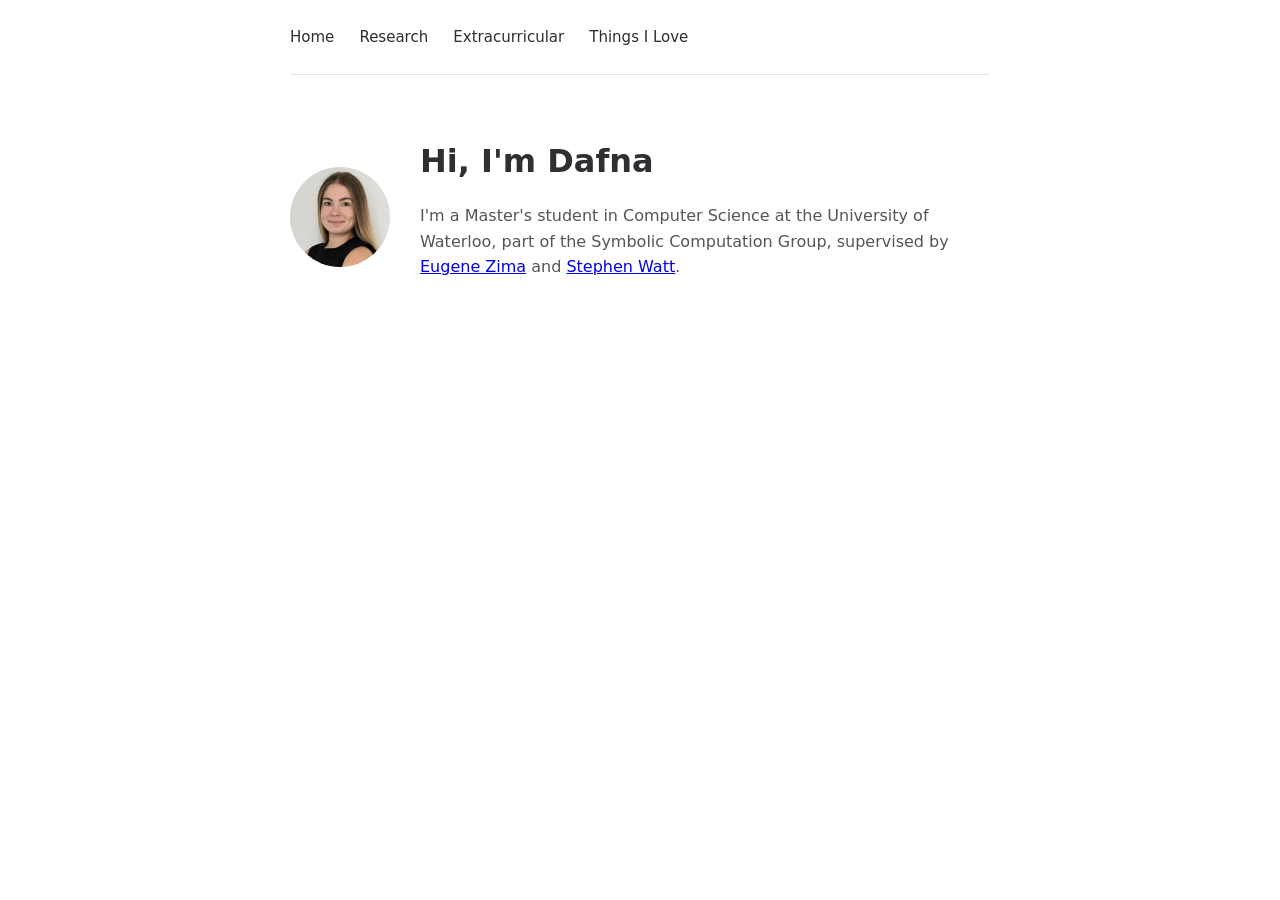
==== index.html @ 9a825e58 "Replace 'Hobbies' link with 'Things I Love'" ====
<!DOCTYPE html>
<html lang="en">
<head>
  <meta charset="UTF-8">
  <meta name="viewport" content="width=device-width, initial-scale=1.0">
  <title>Dafna Matsegora</title>
  <link rel="stylesheet" href="style.css">
</head>
<body>

  <header>
    <nav>
      <a href="index.html">Home</a>
      <a href="research.html">Research</a>
      <a href="extracurricular.html">Extracurricular</a>
      <a href="things-i-love.html">Things I Love</a>
    </nav>
  </header>

  <main class="profile">
    <img src="profile.png" alt="Dafna Matsegora" class="profile-photo">
    <div class="profile-text">
      <h1>Hi, I'm Dafna</h1>
      <p class="intro">
        I'm a Master's student in Computer Science at the University of Waterloo, part of the Symbolic Computation Group, supervised by <a href="https://bohr.wlu.ca/ezima/">Eugene Zima</a> and <a href="https://cs.uwaterloo.ca/~smwatt/">Stephen Watt</a>.
      </p>
    </div>
  </main>

</body>
</html>
---- style.css ----
body {
  font-family: system-ui, sans-serif;
  max-width: 700px;
  margin: 0 auto;
  padding: 0 20px 60px;
  color: #2e2e33;
  line-height: 1.6;
}

header {
  padding: 24px 0;
  margin-bottom: 40px;
  border-bottom: 1px solid #e5e5e5;
}

nav a {
  margin-right: 20px;
  color: #2e2e33;
  text-decoration: none;
  font-size: 15px;
}

nav a:hover {
  border-bottom: 1px solid #2e2e33;
}

.profile {
  display: flex;
  align-items: center;
  gap: 30px;
  margin-top: 20px;
  text-align: left;
}

.profile-photo {
  width: 100px;
  height: 100px;
  border-radius: 50%;
  object-fit: cover;
  flex-shrink: 0;
}

.profile-text h1 {
  font-size: 32px;
  margin-bottom: 10px;
}

.bio {
  font-size: 14px;
  color: #666;
  max-width: 480px;
  margin: 0;
}

.bio a {
  color: #2e2e33;
  text-decoration: underline;
}

.bio a:hover {
  color: #888;
}

main h1 {
  font-size: 30px;
  margin-bottom: 20px;
}

.intro {
  color: #555;
  margin-bottom: 40px;
}

.entry {
  margin-bottom: 36px;
  padding-bottom: 24px;
  border-bottom: 1px solid #eee;
}

.entry:last-child {
  border-bottom: none;
}

.entry h2 {
  font-size: 20px;
  margin-bottom: 4px;
}

.meta {
  font-size: 13px;
  color: #999;
  margin-bottom: 8px;
}

.links {
  font-size: 14px;
  margin-top: 8px;
}

.links a {
  color: #2e2e33;
  text-decoration: underline;
}

.links a:hover {
  color: #888;
}

#world-map {
  width: 100%;
  height: 400px;
  margin: 24px 0;
}

.travel-photos {
  display: flex;
  gap: 12px;
  flex-wrap: wrap;
  margin-top: 20px;
}

.travel-photos img {
  width: 200px;
  height: 150px;
  object-fit: cover;
  border-radius: 6px;
}

.na-maps {
  display: flex;
  gap: 24px;
  flex-wrap: wrap;
  margin: 24px 0;
}

.na-map-block {
  flex: 1;
  min-width: 280px;
}

.map-label {
  font-size: 14px;
  color: #999;
  margin-bottom: 8px;
  text-align: center;
}

#usa-map, #canada-map {
  width: 100%;
  height: 300px;
}
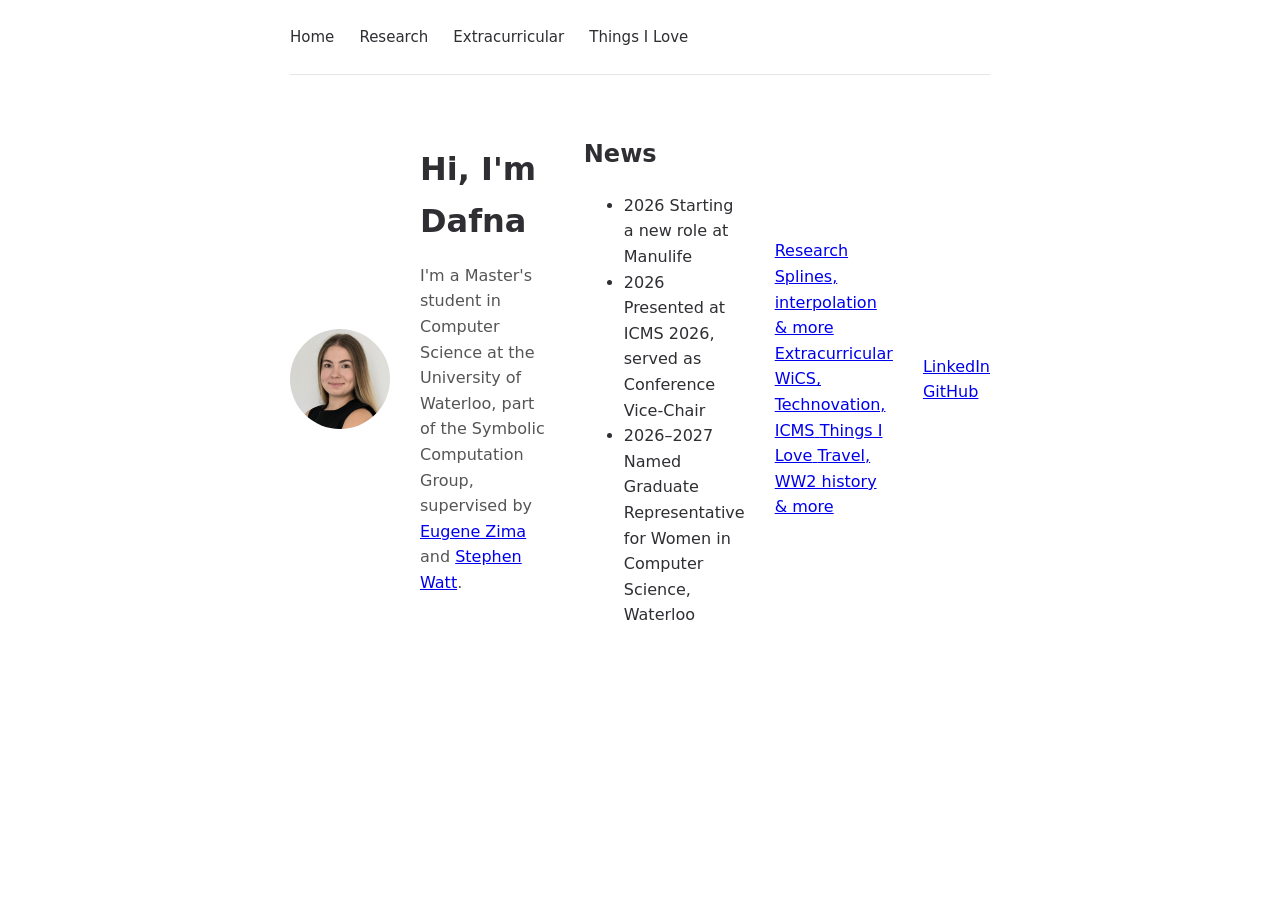
==== commit eb006bee: "Enhance index.html with news and quick links sections Added news section and quick links to index.ht" ====
--- a/index.html
+++ b/index.html
@@ -25,6 +25,35 @@
         I'm a Master's student in Computer Science at the University of Waterloo, part of the Symbolic Computation Group, supervised by <a href="https://bohr.wlu.ca/ezima/">Eugene Zima</a> and <a href="https://cs.uwaterloo.ca/~smwatt/">Stephen Watt</a>.
       </p>
     </div>
+
+    <section class="news">
+  <h2>News</h2>
+  <ul>
+    <li><span class="news-date">2026</span> Starting a new role at Manulife</li>
+    <li><span class="news-date">2026</span> Presented at ICMS 2026, served as Conference Vice-Chair</li>
+    <li><span class="news-date">2026–2027</span> Named Graduate Representative for Women in Computer Science, Waterloo</li>
+  </ul>
+      
+  </section>
+  <section class="quick-links">
+    <a href="research.html" class="quick-link">
+      <span class="quick-link-title">Research</span>
+      <span class="quick-link-desc">Splines, interpolation & more</span>
+    </a>
+    <a href="extracurricular.html" class="quick-link">
+      <span class="quick-link-title">Extracurricular</span>
+      <span class="quick-link-desc">WiCS, Technovation, ICMS</span>
+    </a>
+    <a href="things-i-love.html" class="quick-link">
+      <span class="quick-link-title">Things I Love</span>
+      <span class="quick-link-desc">Travel, WW2 history & more</span>
+    </a>
+  </section>
+  
+  <section class="socials">
+    <a href="https://www.linkedin.com/in/dafna-matsegora/">LinkedIn</a>
+    <a href="https://github.com/dafnamatsegora">GitHub</a>
+  </section>
   </main>
 
 </body>
--- a/style.css
+++ b/style.css
@@ -149,3 +149,22 @@
   width: 100%;
   height: 300px;
 }
+
+.favorite {
+  font-size: 14px;
+  color: #555;
+  margin-top: 12px;
+  padding: 10px 14px;
+  background: #f7f7f7;
+  border-radius: 6px;
+  display: inline-block;
+}
+
+.favorite a {
+  color: #2e2e33;
+  text-decoration: underline;
+}
+
+.favorite a:hover {
+  color: #888;
+}
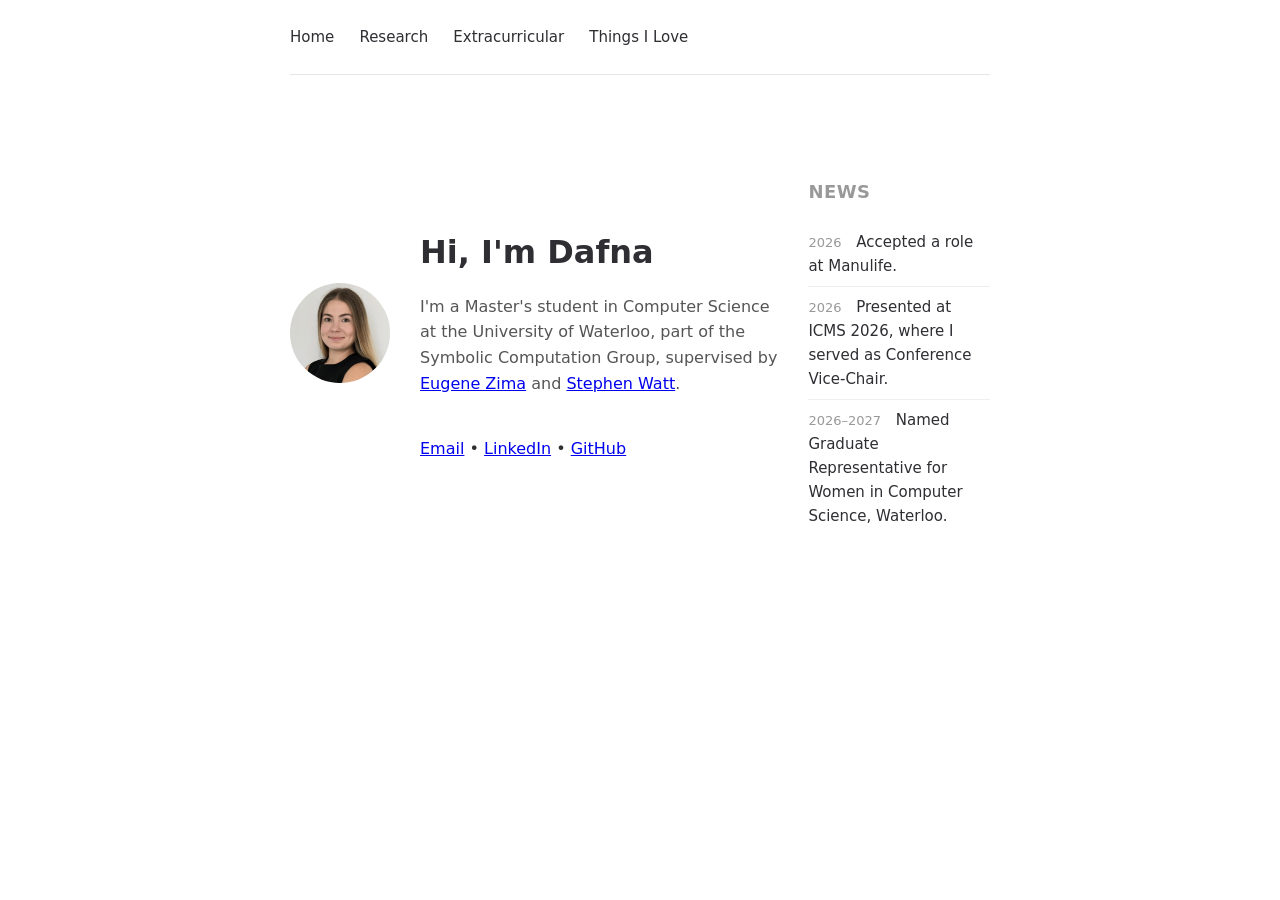
==== commit 35cdbeb0: "Update index.html" ====
--- a/index.html
+++ b/index.html
@@ -24,36 +24,24 @@
       <p class="intro">
         I'm a Master's student in Computer Science at the University of Waterloo, part of the Symbolic Computation Group, supervised by <a href="https://bohr.wlu.ca/ezima/">Eugene Zima</a> and <a href="https://cs.uwaterloo.ca/~smwatt/">Stephen Watt</a>.
       </p>
+      <div class="contact-row">
+        <a href="mailto:dafna.matsegora@uwaterloo.ca">Email</a>
+        <span class="dot">•</span>
+        <a href="https://www.linkedin.com/in/dafna-matsegora/">LinkedIn</a>
+        <span class="dot">•</span>
+        <a href="https://github.com/dafnamatsegora">GitHub</a>
+      </div>
     </div>
 
     <section class="news">
-  <h2>News</h2>
-  <ul>
-    <li><span class="news-date">2026</span> Starting a new role at Manulife</li>
-    <li><span class="news-date">2026</span> Presented at ICMS 2026, served as Conference Vice-Chair</li>
-    <li><span class="news-date">2026–2027</span> Named Graduate Representative for Women in Computer Science, Waterloo</li>
-  </ul>
-      
-  </section>
-  <section class="quick-links">
-    <a href="research.html" class="quick-link">
-      <span class="quick-link-title">Research</span>
-      <span class="quick-link-desc">Splines, interpolation & more</span>
-    </a>
-    <a href="extracurricular.html" class="quick-link">
-      <span class="quick-link-title">Extracurricular</span>
-      <span class="quick-link-desc">WiCS, Technovation, ICMS</span>
-    </a>
-    <a href="things-i-love.html" class="quick-link">
-      <span class="quick-link-title">Things I Love</span>
-      <span class="quick-link-desc">Travel, WW2 history & more</span>
-    </a>
-  </section>
-  
-  <section class="socials">
-    <a href="https://www.linkedin.com/in/dafna-matsegora/">LinkedIn</a>
-    <a href="https://github.com/dafnamatsegora">GitHub</a>
-  </section>
+      <h2>News</h2>
+      <ul>
+        <li><span class="news-date">2026</span> Accepted a role at Manulife.</li>
+        <li><span class="news-date">2026</span> Presented at ICMS 2026, where I served as Conference Vice-Chair.</li>
+        <li><span class="news-date">2026–2027</span> Named Graduate Representative for Women in Computer Science, Waterloo.</li>
+      </ul>
+    </section>
+
   </main>
 
 </body>
--- a/style.css
+++ b/style.css
@@ -168,3 +168,86 @@
 .favorite a:hover {
   color: #888;
 }
+
+.news {
+  margin-top: 48px;
+}
+
+.news h2 {
+  font-size: 18px;
+  margin-bottom: 12px;
+  color: #999;
+  text-transform: uppercase;
+  letter-spacing: 0.5px;
+}
+
+.news ul {
+  list-style: none;
+  padding: 0;
+}
+
+.news li {
+  padding: 8px 0;
+  border-bottom: 1px solid #eee;
+  font-size: 15px;
+}
+
+.news li:last-child {
+  border-bottom: none;
+}
+
+.news-date {
+  color: #999;
+  font-size: 13px;
+  margin-right: 10px;
+}
+
+.quick-links {
+  display: flex;
+  gap: 12px;
+  margin-top: 40px;
+  flex-wrap: wrap;
+}
+
+.quick-link {
+  flex: 1;
+  min-width: 150px;
+  padding: 16px;
+  border: 1px solid #e5e5e5;
+  border-radius: 8px;
+  text-decoration: none;
+  color: #2e2e33;
+  transition: border-color 0.2s;
+}
+
+.quick-link:hover {
+  border-color: #2e2e33;
+}
+
+.quick-link-title {
+  display: block;
+  font-weight: 600;
+  margin-bottom: 4px;
+}
+
+.quick-link-desc {
+  display: block;
+  font-size: 13px;
+  color: #888;
+}
+
+.socials {
+  margin-top: 32px;
+  display: flex;
+  gap: 16px;
+}
+
+.socials a {
+  color: #2e2e33;
+  text-decoration: underline;
+  font-size: 14px;
+}
+
+.socials a:hover {
+  color: #888;
+}
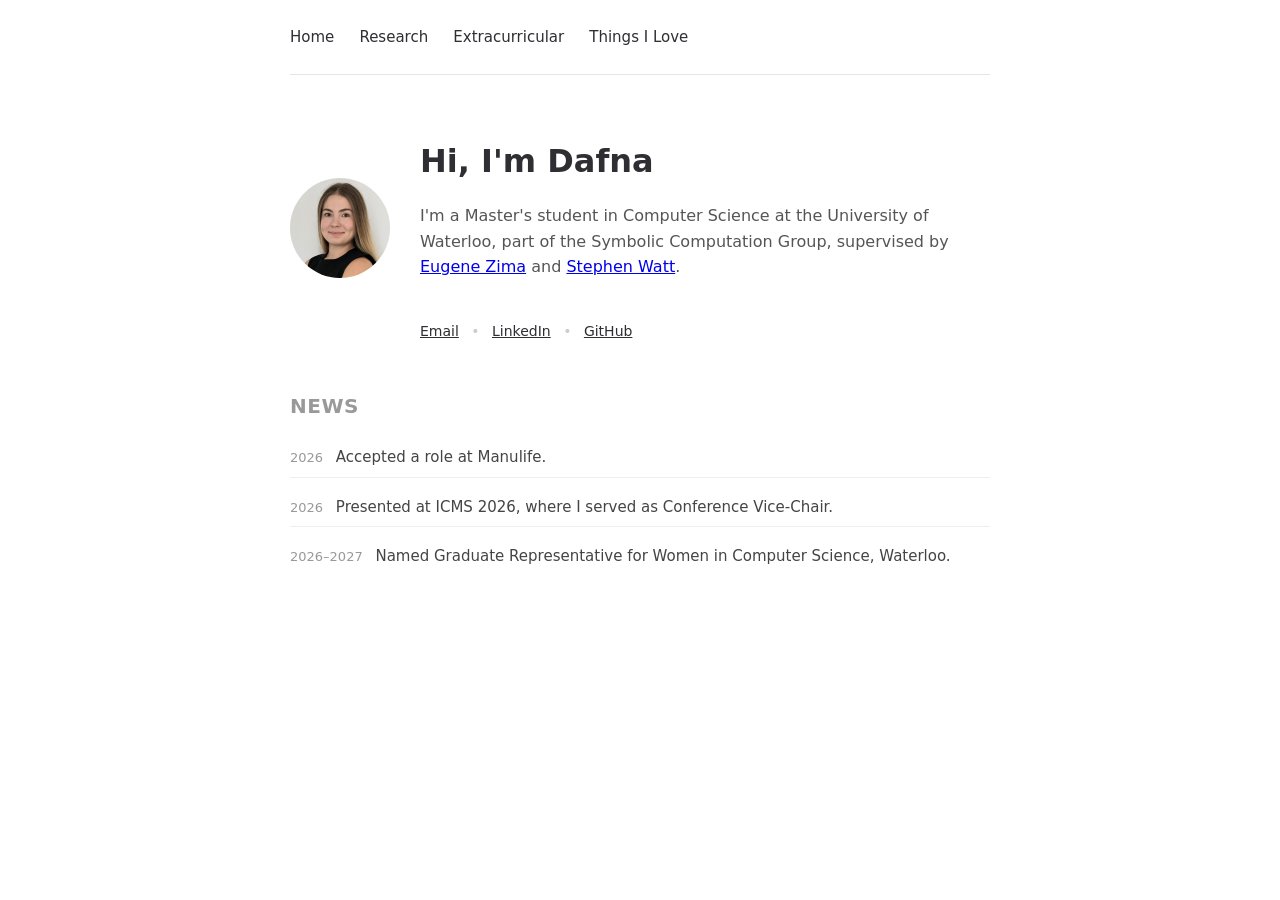
==== commit 0625f279: "Remove duplicate news section Removed duplicate news section from index.html." ====
--- a/index.html
+++ b/index.html
@@ -32,15 +32,16 @@
         <a href="https://github.com/dafnamatsegora">GitHub</a>
       </div>
     </div>
-
-    <section class="news">
-      <h2>News</h2>
-      <ul>
-        <li><span class="news-date">2026</span> Accepted a role at Manulife.</li>
-        <li><span class="news-date">2026</span> Presented at ICMS 2026, where I served as Conference Vice-Chair.</li>
-        <li><span class="news-date">2026–2027</span> Named Graduate Representative for Women in Computer Science, Waterloo.</li>
-      </ul>
-    </section>
+  </main>
+  
+  <section class="news">
+    <h2>News</h2>
+    <ul>
+      <li><span class="news-date">2026</span> Accepted a role at Manulife.</li>
+      <li><span class="news-date">2026</span> Presented at ICMS 2026, where I served as Conference Vice-Chair.</li>
+      <li><span class="news-date">2026–2027</span> Named Graduate Representative for Women in Computer Science, Waterloo.</li>
+    </ul>
+  </section>
 
   </main>
 
--- a/style.css
+++ b/style.css
@@ -202,52 +202,47 @@
   margin-right: 10px;
 }
 
-.quick-links {
-  display: flex;
-  gap: 12px;
-  margin-top: 40px;
-  flex-wrap: wrap;
-}
-
-.quick-link {
-  flex: 1;
-  min-width: 150px;
-  padding: 16px;
-  border: 1px solid #e5e5e5;
-  border-radius: 8px;
-  text-decoration: none;
-  color: #2e2e33;
-  transition: border-color 0.2s;
-}
-
-.quick-link:hover {
-  border-color: #2e2e33;
-}
-
-.quick-link-title {
-  display: block;
-  font-weight: 600;
-  margin-bottom: 4px;
-}
-
-.quick-link-desc {
-  display: block;
-  font-size: 13px;
-  color: #888;
-}
-
-.socials {
-  margin-top: 32px;
-  display: flex;
-  gap: 16px;
-}
-
-.socials a {
-  color: #2e2e33;
-  text-decoration: underline;
-  font-size: 14px;
-}
-
-.socials a:hover {
-  color: #888;
-}
+.contact-row {
+  margin-top: 12px;
+  font-size: 14px;
+}
+
+.contact-row a {
+  color: #2e2e33;
+  text-decoration: underline;
+}
+
+.contact-row a:hover {
+  color: #888;
+}
+
+.contact-row .dot {
+  margin: 0 8px;
+  color: #ccc;
+}
+
+.news {
+  margin-top: 48px;
+}
+
+.news h2 {
+  font-size: 20px;
+  margin-bottom: 12px;
+}
+
+.news ul {
+  list-style: none;
+  padding: 0;
+}
+
+.news li {
+  font-size: 15px;
+  color: #444;
+  margin-bottom: 10px;
+  line-height: 1.5;
+}
+
+.news-date {
+  color: #999;
+  margin-right: 8px;
+}
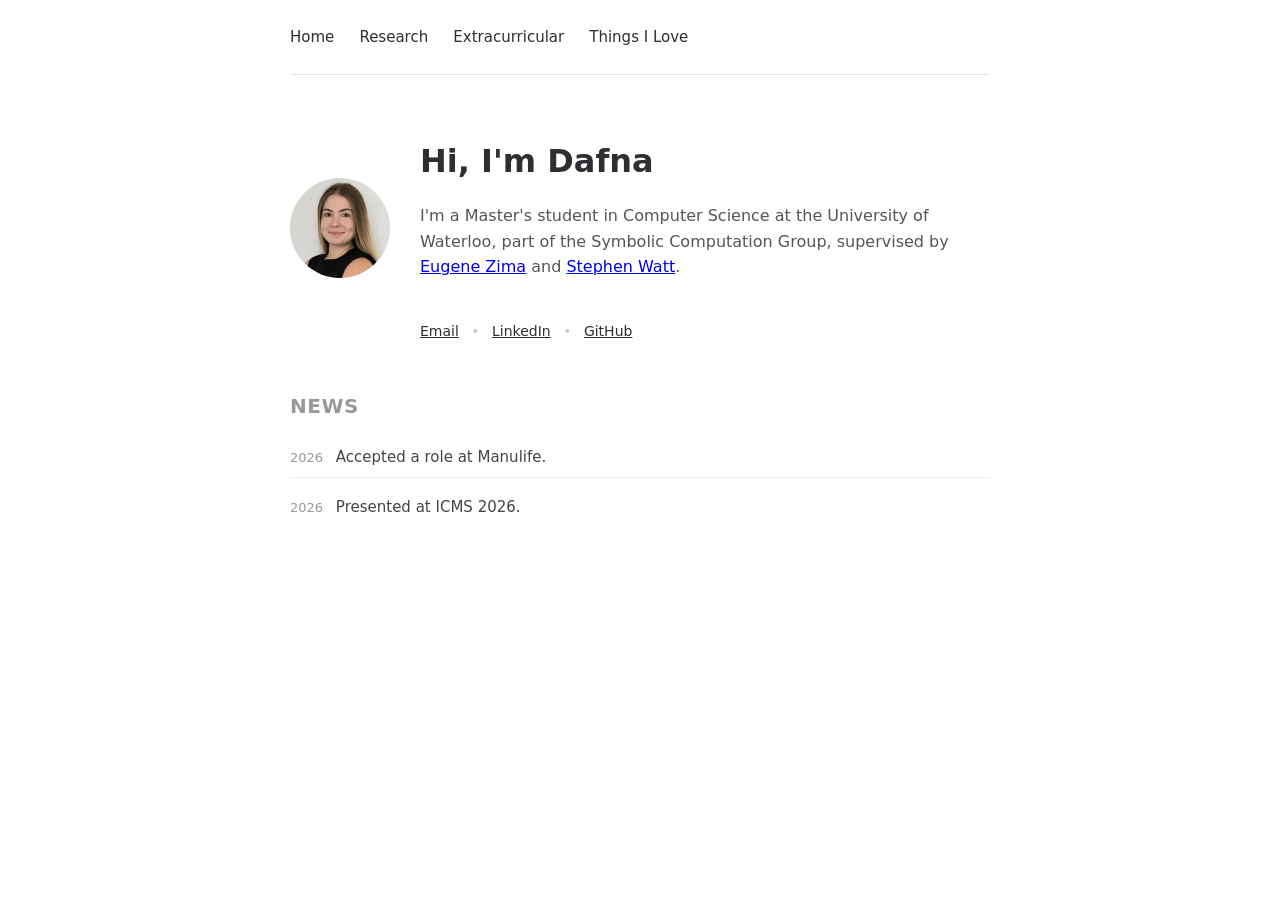
==== commit dcf8049d: "Update news section in index.html Removed redundant information from news items." ====
--- a/index.html
+++ b/index.html
@@ -38,8 +38,7 @@
     <h2>News</h2>
     <ul>
       <li><span class="news-date">2026</span> Accepted a role at Manulife.</li>
-      <li><span class="news-date">2026</span> Presented at ICMS 2026, where I served as Conference Vice-Chair.</li>
-      <li><span class="news-date">2026–2027</span> Named Graduate Representative for Women in Computer Science, Waterloo.</li>
+      <li><span class="news-date">2026</span> Presented at ICMS 2026.</li>
     </ul>
   </section>
 
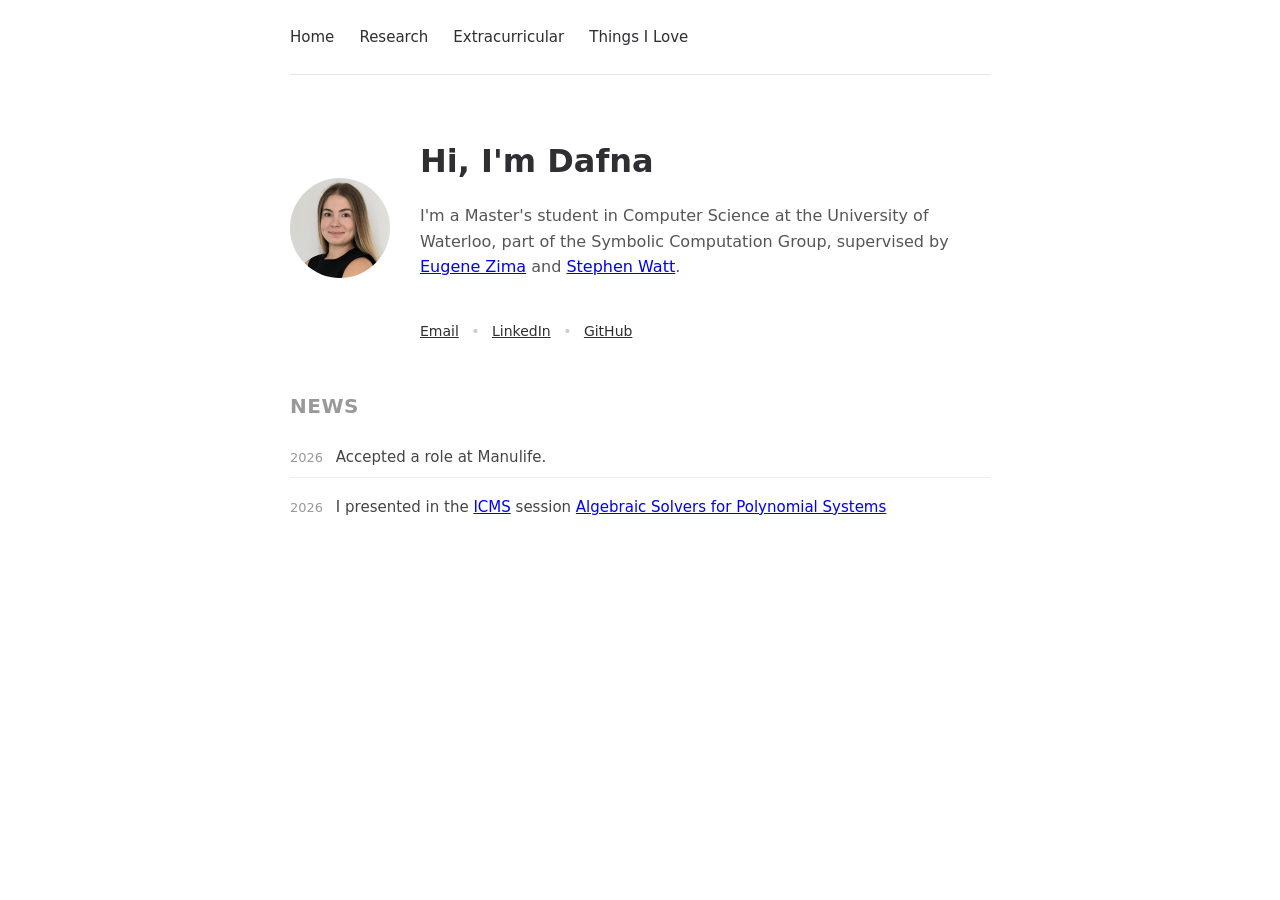
==== commit 92993a00: "Update news item with presentation details" ====
--- a/index.html
+++ b/index.html
@@ -38,7 +38,7 @@
     <h2>News</h2>
     <ul>
       <li><span class="news-date">2026</span> Accepted a role at Manulife.</li>
-      <li><span class="news-date">2026</span> Presented at ICMS 2026.</li>
+      <li><span class="news-date">2026</span> I presented in the <a href="https://icms-conference.org/2026/index.html">ICMS</a> session <a href="https://icms-conference.org/2026/session2.html" >Algebraic Solvers for Polynomial Systems</a></li>
     </ul>
   </section>
 
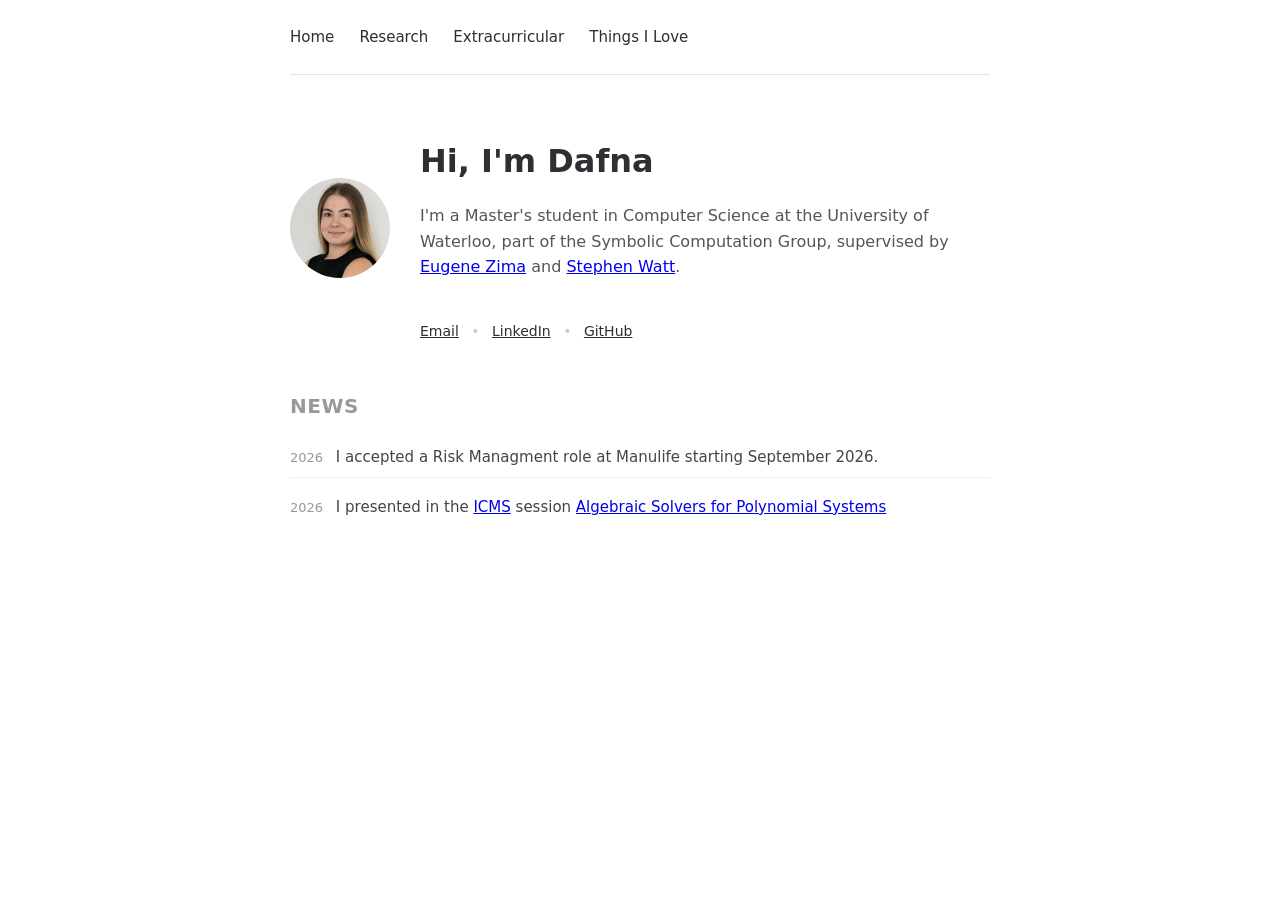
==== commit 6f019598: "Update news item for role acceptance at Manulife" ====
--- a/index.html
+++ b/index.html
@@ -37,7 +37,7 @@
   <section class="news">
     <h2>News</h2>
     <ul>
-      <li><span class="news-date">2026</span> Accepted a role at Manulife.</li>
+      <li><span class="news-date">2026</span> I accepted a Risk Managment role at Manulife starting September 2026.</li>
       <li><span class="news-date">2026</span> I presented in the <a href="https://icms-conference.org/2026/index.html">ICMS</a> session <a href="https://icms-conference.org/2026/session2.html" >Algebraic Solvers for Polynomial Systems</a></li>
     </ul>
   </section>
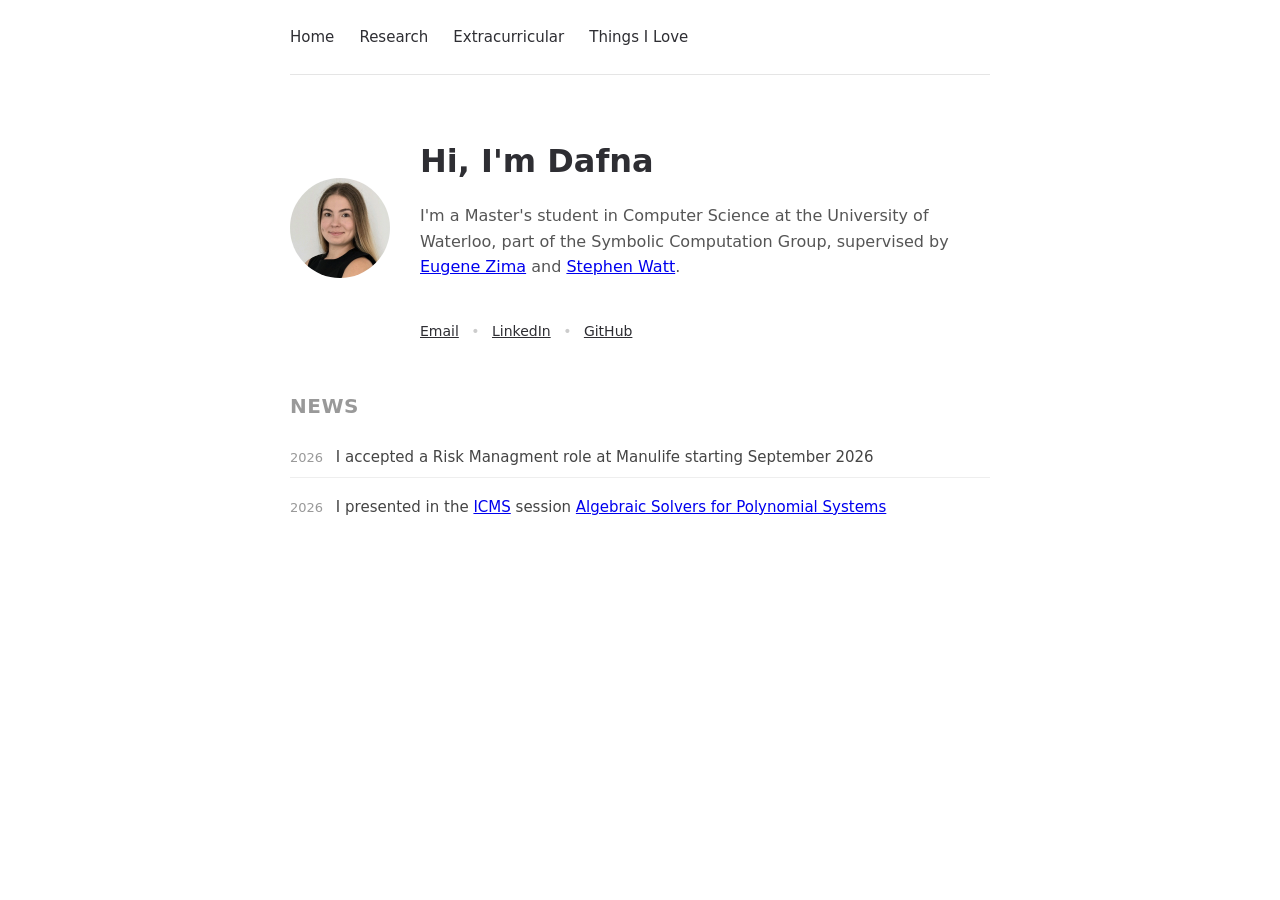
==== commit 24480fb7: "Fix typo in news section of index.html" ====
--- a/index.html
+++ b/index.html
@@ -37,7 +37,7 @@
   <section class="news">
     <h2>News</h2>
     <ul>
-      <li><span class="news-date">2026</span> I accepted a Risk Managment role at Manulife starting September 2026.</li>
+      <li><span class="news-date">2026</span> I accepted a Risk Managment role at Manulife starting September 2026</li>
       <li><span class="news-date">2026</span> I presented in the <a href="https://icms-conference.org/2026/index.html">ICMS</a> session <a href="https://icms-conference.org/2026/session2.html" >Algebraic Solvers for Polynomial Systems</a></li>
     </ul>
   </section>
